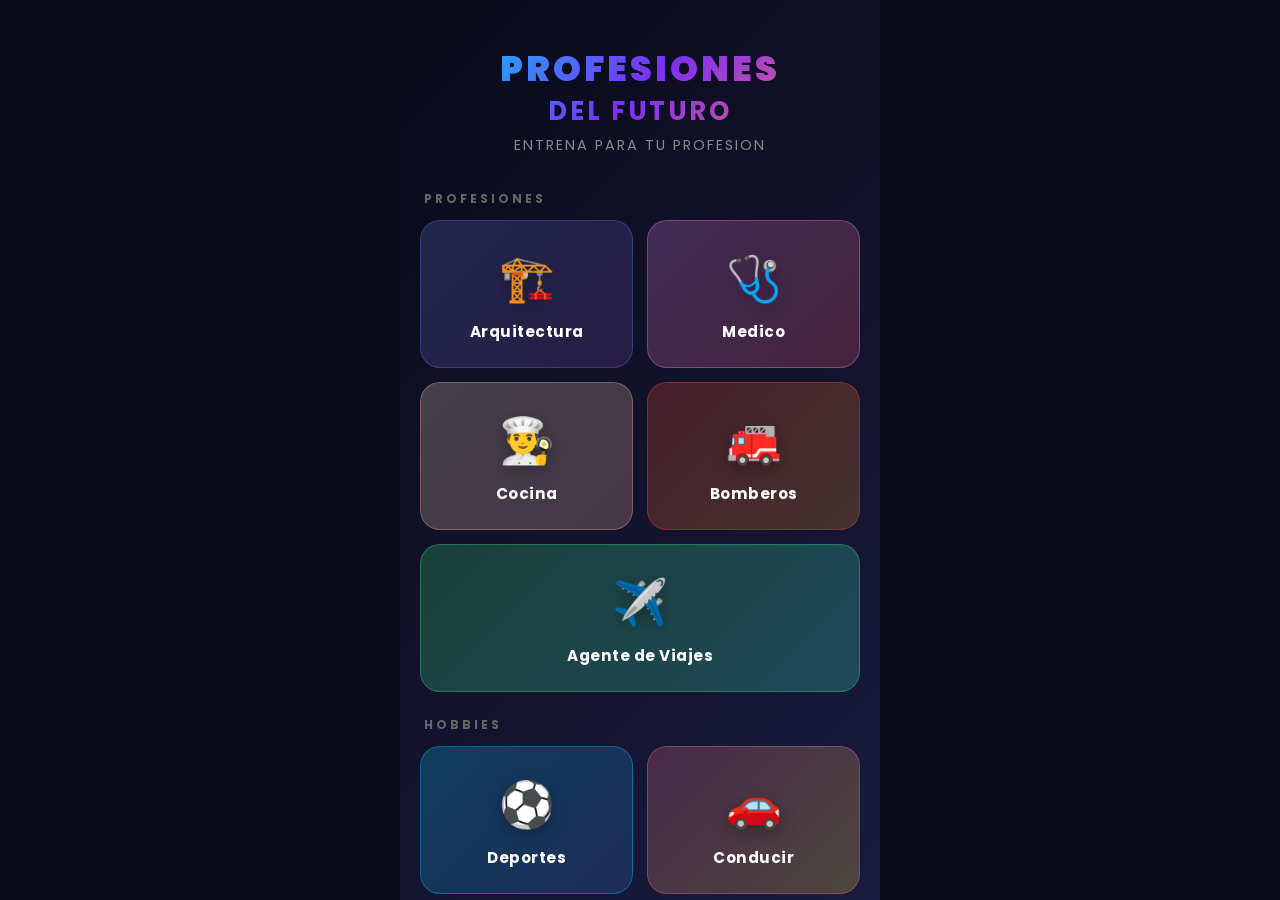
==== index.html @ 49280f68 "App Profesiones del Futuro - juego educativo para jovenes" ====
<!DOCTYPE html>
<html lang="es">
<head>
    <meta charset="UTF-8">
    <meta name="viewport" content="width=device-width, initial-scale=1.0, user-scalable=no">
    <title>Profesiones del Futuro</title>
    <link rel="stylesheet" href="css/style.css">
</head>
<body>
    <div id="app">
        <!-- Pantalla de inicio -->
        <div id="screen-home" class="screen active">
            <div class="home-header">
                <h1 class="app-title">PROFESIONES<br><span>DEL FUTURO</span></h1>
                <p class="app-subtitle">Entrena para tu profesion</p>
            </div>
            <div class="menu-sections">
                <h2 class="section-label">PROFESIONES</h2>
                <div class="cards-grid">
                    <div class="card card-arquitectura" onclick="navigateTo('arquitectura')">
                        <div class="card-icon">🏗️</div>
                        <div class="card-name">Arquitectura</div>
                    </div>
                    <div class="card card-medico" onclick="navigateTo('medico')">
                        <div class="card-icon">🩺</div>
                        <div class="card-name">Medico</div>
                    </div>
                    <div class="card card-cocina" onclick="navigateTo('cocina')">
                        <div class="card-icon">👨‍🍳</div>
                        <div class="card-name">Cocina</div>
                    </div>
                    <div class="card card-bombero" onclick="navigateTo('bombero')">
                        <div class="card-icon">🚒</div>
                        <div class="card-name">Bomberos</div>
                    </div>
                    <div class="card card-viajes" onclick="navigateTo('viajes')">
                        <div class="card-icon">✈️</div>
                        <div class="card-name">Agente de Viajes</div>
                    </div>
                </div>
                <h2 class="section-label">HOBBIES</h2>
                <div class="cards-grid">
                    <div class="card card-deporte" onclick="navigateTo('deportes')">
                        <div class="card-icon">⚽</div>
                        <div class="card-name">Deportes</div>
                    </div>
                    <div class="card card-conducir" onclick="navigateTo('conducir')">
                        <div class="card-icon">🚗</div>
                        <div class="card-name">Conducir</div>
                    </div>
                    <div class="card card-musica" onclick="navigateTo('musica')">
                        <div class="card-icon">🎵</div>
                        <div class="card-name">Musica</div>
                    </div>
                </div>
            </div>
        </div>

        <!-- Pantalla de subtipos (generica) -->
        <div id="screen-subtypes" class="screen">
            <div class="screen-header">
                <button class="btn-back" onclick="goHome()">← Volver</button>
                <h2 id="subtypes-title"></h2>
            </div>
            <div id="subtypes-list" class="subtypes-grid"></div>
        </div>

        <!-- Canvas de juego -->
        <div id="screen-game" class="screen">
            <div class="game-header">
                <button class="btn-back" onclick="exitGame()">← Salir</button>
                <h2 id="game-title"></h2>
                <div id="game-score" class="game-score">0 pts</div>
            </div>
            <div id="game-container">
                <canvas id="game-canvas"></canvas>
                <div id="game-ui"></div>
            </div>
            <div id="game-controls"></div>
        </div>
    </div>

    <script src="js/app.js"></script>
    <script src="js/arquitectura.js"></script>
    <script src="js/medico.js"></script>
    <script src="js/cocina.js"></script>
    <script src="js/bombero.js"></script>
    <script src="js/viajes.js"></script>
    <script src="js/hobbies.js"></script>
</body>
</html>
---- css/style.css ----
@import url('https://fonts.googleapis.com/css2?family=Poppins:wght@400;600;700;800;900&display=swap');

* {
    margin: 0;
    padding: 0;
    box-sizing: border-box;
    -webkit-tap-highlight-color: transparent;
}

body {
    font-family: 'Poppins', sans-serif;
    background: #0a0a1a;
    color: #fff;
    overflow: hidden;
    height: 100vh;
    width: 100vw;
}

#app {
    width: 100%;
    height: 100vh;
    max-width: 480px;
    margin: 0 auto;
    position: relative;
    overflow: hidden;
}

/* --- Screens --- */
.screen {
    position: absolute;
    top: 0; left: 0;
    width: 100%; height: 100%;
    display: none;
    flex-direction: column;
    overflow-y: auto;
    overflow-x: hidden;
}
.screen.active {
    display: flex;
}

/* --- Home Screen --- */
#screen-home {
    background: linear-gradient(135deg, #0a0a1a 0%, #1a1a3e 100%);
    padding: 20px;
    padding-bottom: 40px;
}

.home-header {
    text-align: center;
    padding: 30px 0 10px;
}

.app-title {
    font-size: 2.2rem;
    font-weight: 900;
    letter-spacing: 3px;
    line-height: 1.1;
    background: linear-gradient(135deg, #00d2ff, #7b2ff7, #ff6b6b);
    -webkit-background-clip: text;
    -webkit-text-fill-color: transparent;
    background-clip: text;
}
.app-title span {
    font-size: 1.6rem;
    font-weight: 700;
}

.app-subtitle {
    color: #888;
    font-size: 0.9rem;
    margin-top: 8px;
    letter-spacing: 2px;
    text-transform: uppercase;
}

.section-label {
    font-size: 0.75rem;
    letter-spacing: 3px;
    color: #666;
    margin: 24px 0 12px;
    padding-left: 4px;
}

/* --- Cards --- */
.cards-grid {
    display: grid;
    grid-template-columns: repeat(2, 1fr);
    gap: 14px;
}

.card {
    border-radius: 20px;
    padding: 24px 16px;
    text-align: center;
    cursor: pointer;
    transition: transform 0.2s, box-shadow 0.2s;
    position: relative;
    overflow: hidden;
}
.card::before {
    content: '';
    position: absolute;
    top: 0; left: 0; right: 0; bottom: 0;
    background: inherit;
    opacity: 0.15;
    border-radius: 20px;
}
.card:active {
    transform: scale(0.95);
}

.card-icon {
    font-size: 2.8rem;
    margin-bottom: 8px;
    position: relative;
    z-index: 1;
    filter: drop-shadow(0 4px 8px rgba(0,0,0,0.3));
}

.card-name {
    font-weight: 700;
    font-size: 0.95rem;
    position: relative;
    z-index: 1;
    letter-spacing: 0.5px;
}

.card-arquitectura {
    background: linear-gradient(135deg, #667eea33, #764ba233);
    border: 1px solid #667eea55;
}
.card-medico {
    background: linear-gradient(135deg, #f093fb33, #f5576c33);
    border: 1px solid #f093fb55;
}
.card-cocina {
    background: linear-gradient(135deg, #ffecd233, #fcb69f33);
    border: 1px solid #fcb69f55;
}
.card-bombero {
    background: linear-gradient(135deg, #ff512f33, #f0932233);
    border: 1px solid #ff512f55;
}
.card-viajes {
    background: linear-gradient(135deg, #43e97b33, #38f9d733);
    border: 1px solid #43e97b55;
}
.card-deporte {
    background: linear-gradient(135deg, #00d2ff33, #3a7bd533);
    border: 1px solid #00d2ff55;
}
.card-conducir {
    background: linear-gradient(135deg, #fa709a33, #fee14033);
    border: 1px solid #fa709a55;
}
.card-musica {
    background: linear-gradient(135deg, #a18cd133, #fbc2eb33);
    border: 1px solid #a18cd155;
}

/* 5th card spans full width */
.cards-grid .card:nth-child(5) {
    grid-column: 1 / -1;
}

/* --- Subtypes Screen --- */
#screen-subtypes {
    background: linear-gradient(135deg, #0a0a1a 0%, #1a1a3e 100%);
    padding: 20px;
}

.screen-header {
    display: flex;
    align-items: center;
    gap: 12px;
    margin-bottom: 20px;
    flex-shrink: 0;
}
.screen-header h2 {
    font-size: 1.3rem;
    font-weight: 700;
}

.btn-back {
    background: rgba(255,255,255,0.1);
    border: 1px solid rgba(255,255,255,0.2);
    color: #fff;
    padding: 8px 16px;
    border-radius: 12px;
    font-family: 'Poppins', sans-serif;
    font-size: 0.85rem;
    cursor: pointer;
    white-space: nowrap;
    transition: background 0.2s;
}
.btn-back:active {
    background: rgba(255,255,255,0.2);
}

.subtypes-grid {
    display: flex;
    flex-direction: column;
    gap: 12px;
}

.subtype-card {
    background: rgba(255,255,255,0.06);
    border: 1px solid rgba(255,255,255,0.1);
    border-radius: 16px;
    padding: 20px;
    cursor: pointer;
    transition: transform 0.2s, background 0.2s;
}
.subtype-card:active {
    transform: scale(0.98);
    background: rgba(255,255,255,0.1);
}
.subtype-card h3 {
    font-size: 1.1rem;
    margin-bottom: 4px;
}
.subtype-card p {
    color: #999;
    font-size: 0.8rem;
    line-height: 1.4;
}
.subtype-card .subtype-icon {
    font-size: 1.8rem;
    margin-bottom: 8px;
}

/* --- Game Screen --- */
#screen-game {
    background: #0d0d20;
}

.game-header {
    display: flex;
    align-items: center;
    gap: 10px;
    padding: 12px 16px;
    background: rgba(0,0,0,0.4);
    flex-shrink: 0;
    z-index: 10;
}
.game-header h2 {
    flex: 1;
    font-size: 1rem;
    font-weight: 600;
    text-align: center;
}

.game-score {
    background: linear-gradient(135deg, #667eea, #764ba2);
    padding: 6px 14px;
    border-radius: 20px;
    font-size: 0.8rem;
    font-weight: 700;
    white-space: nowrap;
}

#game-container {
    flex: 1;
    position: relative;
    overflow: hidden;
}

#game-canvas {
    width: 100%;
    height: 100%;
    display: block;
}

#game-ui {
    position: absolute;
    top: 0; left: 0;
    width: 100%; height: 100%;
    pointer-events: none;
}
#game-ui > * {
    pointer-events: auto;
}

#game-controls {
    flex-shrink: 0;
    padding: 12px;
    background: rgba(0,0,0,0.5);
    display: flex;
    flex-wrap: wrap;
    gap: 8px;
    justify-content: center;
    min-height: 60px;
}

.control-btn {
    background: rgba(255,255,255,0.12);
    border: 1px solid rgba(255,255,255,0.2);
    color: #fff;
    padding: 10px 18px;
    border-radius: 14px;
    font-family: 'Poppins', sans-serif;
    font-size: 0.85rem;
    font-weight: 600;
    cursor: pointer;
    transition: all 0.15s;
    user-select: none;
}
.control-btn:active {
    background: rgba(255,255,255,0.25);
    transform: scale(0.95);
}
.control-btn.active {
    background: linear-gradient(135deg, #667eea, #764ba2);
    border-color: #667eea;
}
.control-btn.danger {
    background: linear-gradient(135deg, #ff512f88, #f0932288);
    border-color: #ff512f;
}

/* --- Game UI elements --- */
.game-grid {
    display: grid;
    gap: 4px;
    padding: 10px;
    width: 100%;
    height: 100%;
}

.grid-cell {
    background: rgba(255,255,255,0.05);
    border: 1px solid rgba(255,255,255,0.08);
    border-radius: 8px;
    display: flex;
    align-items: center;
    justify-content: center;
    font-size: 1.8rem;
    cursor: pointer;
    transition: all 0.2s;
}
.grid-cell:hover {
    background: rgba(255,255,255,0.1);
}
.grid-cell.occupied {
    background: rgba(102, 126, 234, 0.2);
    border-color: rgba(102, 126, 234, 0.4);
}

/* Toolbar for building games */
.toolbar {
    display: flex;
    gap: 6px;
    overflow-x: auto;
    padding: 8px 12px;
    -webkit-overflow-scrolling: touch;
}
.toolbar::-webkit-scrollbar { display: none; }

.tool-item {
    display: flex;
    flex-direction: column;
    align-items: center;
    gap: 2px;
    padding: 8px 12px;
    background: rgba(255,255,255,0.08);
    border: 1px solid rgba(255,255,255,0.15);
    border-radius: 12px;
    cursor: pointer;
    min-width: 70px;
    transition: all 0.15s;
    flex-shrink: 0;
}
.tool-item.selected {
    background: linear-gradient(135deg, #667eea44, #764ba244);
    border-color: #667eea;
}
.tool-item .tool-icon { font-size: 1.5rem; }
.tool-item .tool-label {
    font-size: 0.6rem;
    color: #aaa;
    white-space: nowrap;
}

/* Info panel */
.info-panel {
    position: absolute;
    bottom: 0; left: 0; right: 0;
    background: rgba(10,10,30,0.95);
    backdrop-filter: blur(10px);
    border-top: 1px solid rgba(255,255,255,0.1);
    border-radius: 20px 20px 0 0;
    padding: 20px;
    transform: translateY(100%);
    transition: transform 0.3s ease;
    z-index: 20;
    max-height: 60vh;
    overflow-y: auto;
}
.info-panel.show {
    transform: translateY(0);
}
.info-panel h3 {
    margin-bottom: 10px;
    font-size: 1.1rem;
}
.info-panel p {
    color: #aaa;
    font-size: 0.85rem;
    line-height: 1.5;
}

/* Stars rating */
.stars {
    display: flex;
    gap: 4px;
    font-size: 1.5rem;
}
.star.filled { color: #ffd700; }
.star.empty { color: #333; }

/* Results overlay */
.result-overlay {
    position: absolute;
    top: 0; left: 0; right: 0; bottom: 0;
    background: rgba(10,10,26,0.92);
    display: flex;
    flex-direction: column;
    align-items: center;
    justify-content: center;
    gap: 16px;
    z-index: 30;
    padding: 30px;
    text-align: center;
}
.result-overlay h2 {
    font-size: 1.8rem;
    background: linear-gradient(135deg, #00d2ff, #7b2ff7);
    -webkit-background-clip: text;
    -webkit-text-fill-color: transparent;
}
.result-overlay .result-score {
    font-size: 3rem;
    font-weight: 900;
}
.result-overlay .result-msg {
    color: #aaa;
    font-size: 0.9rem;
}

.btn-primary {
    background: linear-gradient(135deg, #667eea, #764ba2);
    color: #fff;
    border: none;
    padding: 14px 40px;
    border-radius: 16px;
    font-family: 'Poppins', sans-serif;
    font-size: 1rem;
    font-weight: 700;
    cursor: pointer;
    transition: transform 0.2s;
    margin-top: 10px;
}
.btn-primary:active {
    transform: scale(0.95);
}

/* Country cards for travel agent */
.country-cards {
    display: flex;
    flex-direction: column;
    gap: 12px;
    padding: 10px;
    overflow-y: auto;
    height: 100%;
}
.country-card {
    background: rgba(255,255,255,0.06);
    border: 1px solid rgba(255,255,255,0.12);
    border-radius: 16px;
    padding: 16px;
    cursor: pointer;
    transition: all 0.2s;
}
.country-card:active { transform: scale(0.98); }
.country-card .country-flag { font-size: 2.5rem; }
.country-card h3 { margin: 6px 0 2px; font-size: 1rem; }
.country-card p { color: #888; font-size: 0.75rem; }

/* Notes / evaluation */
.eval-section {
    padding: 16px;
    overflow-y: auto;
    height: 100%;
}
.eval-item {
    background: rgba(255,255,255,0.05);
    border-radius: 12px;
    padding: 14px;
    margin-bottom: 10px;
}
.eval-item .label {
    font-size: 0.7rem;
    color: #888;
    text-transform: uppercase;
    letter-spacing: 1px;
    margin-bottom: 4px;
}
.eval-item .value {
    font-size: 0.95rem;
    font-weight: 600;
}
.eval-good { border-left: 3px solid #43e97b; }
.eval-bad { border-left: 3px solid #ff512f; }
.eval-neutral { border-left: 3px solid #667eea; }

/* Sport selector */
.sport-grid {
    display: grid;
    grid-template-columns: repeat(3, 1fr);
    gap: 10px;
    padding: 10px;
    overflow-y: auto;
    height: 100%;
}
.sport-item {
    background: rgba(255,255,255,0.06);
    border: 1px solid rgba(255,255,255,0.1);
    border-radius: 16px;
    padding: 16px 8px;
    text-align: center;
    cursor: pointer;
    transition: all 0.2s;
}
.sport-item:active { transform: scale(0.95); }
.sport-item .sport-icon { font-size: 2rem; margin-bottom: 4px; }
.sport-item .sport-name { font-size: 0.7rem; font-weight: 600; }

/* Drum pads */
.drum-grid {
    display: grid;
    grid-template-columns: repeat(2, 1fr);
    gap: 12px;
    padding: 16px;
    height: 100%;
    align-content: center;
}
.drum-pad {
    aspect-ratio: 1;
    border-radius: 50%;
    display: flex;
    align-items: center;
    justify-content: center;
    flex-direction: column;
    font-size: 0.8rem;
    font-weight: 700;
    cursor: pointer;
    transition: all 0.1s;
    user-select: none;
    border: 3px solid rgba(255,255,255,0.2);
}
.drum-pad:active {
    transform: scale(0.9);
    filter: brightness(1.5);
}
.drum-pad .pad-label { font-size: 0.65rem; color: rgba(255,255,255,0.7); margin-top: 4px; }

/* Gear shift */
.gear-display {
    display: flex;
    flex-direction: column;
    align-items: center;
    justify-content: center;
    height: 100%;
    gap: 20px;
    padding: 20px;
}
.speedometer {
    width: 200px;
    height: 200px;
    border-radius: 50%;
    border: 4px solid rgba(255,255,255,0.2);
    display: flex;
    align-items: center;
    justify-content: center;
    flex-direction: column;
    background: radial-gradient(circle, rgba(102,126,234,0.1) 0%, transparent 70%);
}
.speed-value {
    font-size: 3rem;
    font-weight: 900;
}
.speed-unit {
    font-size: 0.8rem;
    color: #888;
}
.gear-indicator {
    font-size: 1.2rem;
    font-weight: 700;
    color: #667eea;
}
.gear-shifter {
    display: grid;
    grid-template-columns: repeat(3, 1fr);
    gap: 8px;
    max-width: 250px;
}
.gear-btn {
    width: 60px;
    height: 60px;
    border-radius: 14px;
    background: rgba(255,255,255,0.08);
    border: 2px solid rgba(255,255,255,0.15);
    color: #fff;
    font-family: 'Poppins', sans-serif;
    font-size: 1.2rem;
    font-weight: 800;
    cursor: pointer;
    transition: all 0.15s;
}
.gear-btn:active { transform: scale(0.9); }
.gear-btn.active-gear {
    background: linear-gradient(135deg, #667eea, #764ba2);
    border-color: #667eea;
}
.pedals {
    display: flex;
    gap: 16px;
}
.pedal {
    width: 100px;
    height: 80px;
    border-radius: 14px;
    display: flex;
    align-items: center;
    justify-content: center;
    font-weight: 700;
    font-size: 0.8rem;
    cursor: pointer;
    user-select: none;
    transition: all 0.1s;
}
.pedal:active { transform: scale(0.95); }
.pedal-gas {
    background: linear-gradient(135deg, #43e97b44, #38f9d744);
    border: 2px solid #43e97b;
    color: #43e97b;
}
.pedal-brake {
    background: linear-gradient(135deg, #ff512f44, #f0932244);
    border: 2px solid #ff512f;
    color: #ff512f;
}
.pedal-clutch {
    background: linear-gradient(135deg, #667eea44, #764ba244);
    border: 2px solid #667eea;
    color: #667eea;
}

/* Recipe steps */
.recipe-area {
    display: flex;
    flex-direction: column;
    height: 100%;
    padding: 12px;
    gap: 10px;
    overflow-y: auto;
}
.recipe-step {
    display: flex;
    align-items: center;
    gap: 12px;
    background: rgba(255,255,255,0.05);
    border: 1px solid rgba(255,255,255,0.1);
    border-radius: 14px;
    padding: 14px;
    transition: all 0.3s;
}
.recipe-step.done {
    background: rgba(67, 233, 123, 0.1);
    border-color: rgba(67, 233, 123, 0.3);
}
.recipe-step .step-num {
    width: 30px;
    height: 30px;
    border-radius: 50%;
    background: rgba(255,255,255,0.1);
    display: flex;
    align-items: center;
    justify-content: center;
    font-weight: 700;
    font-size: 0.8rem;
    flex-shrink: 0;
}
.recipe-step.done .step-num {
    background: #43e97b;
    color: #000;
}
.recipe-step .step-text { font-size: 0.85rem; }

/* Ingredient shelf */
.ingredients-shelf {
    display: flex;
    gap: 8px;
    overflow-x: auto;
    padding: 8px 12px;
    -webkit-overflow-scrolling: touch;
}
.ingredients-shelf::-webkit-scrollbar { display: none; }
.ingredient-item {
    display: flex;
    flex-direction: column;
    align-items: center;
    gap: 2px;
    padding: 10px 14px;
    background: rgba(255,255,255,0.08);
    border: 1px solid rgba(255,255,255,0.15);
    border-radius: 12px;
    cursor: pointer;
    min-width: 65px;
    flex-shrink: 0;
    transition: all 0.15s;
}
.ingredient-item:active { transform: scale(0.9); }
.ingredient-item .ing-icon { font-size: 1.6rem; }
.ingredient-item .ing-name { font-size: 0.55rem; color: #aaa; white-space: nowrap; }

/* Fire game */
.fire-scene {
    position: relative;
    width: 100%;
    height: 100%;
    overflow: hidden;
}

/* Scrollbar */
::-webkit-scrollbar { width: 4px; }
::-webkit-scrollbar-track { background: transparent; }
::-webkit-scrollbar-thumb { background: rgba(255,255,255,0.1); border-radius: 4px; }

/* Animations */
@keyframes pulse {
    0%, 100% { transform: scale(1); }
    50% { transform: scale(1.05); }
}
@keyframes fadeIn {
    from { opacity: 0; transform: translateY(20px); }
    to { opacity: 1; transform: translateY(0); }
}
.fade-in {
    animation: fadeIn 0.3s ease-out;
}

@keyframes fireFlicker {
    0%, 100% { transform: scaleY(1) scaleX(1); opacity: 1; }
    25% { transform: scaleY(1.1) scaleX(0.9); opacity: 0.9; }
    50% { transform: scaleY(0.9) scaleX(1.1); opacity: 1; }
    75% { transform: scaleY(1.05) scaleX(0.95); opacity: 0.85; }
}

.fire-emoji {
    animation: fireFlicker 0.5s ease-in-out infinite;
    display: inline-block;
}

/* Sport game canvas area */
.sport-game-area {
    position: relative;
    width: 100%;
    height: 100%;
    display: flex;
    align-items: center;
    justify-content: center;
    flex-direction: column;
    gap: 10px;
}
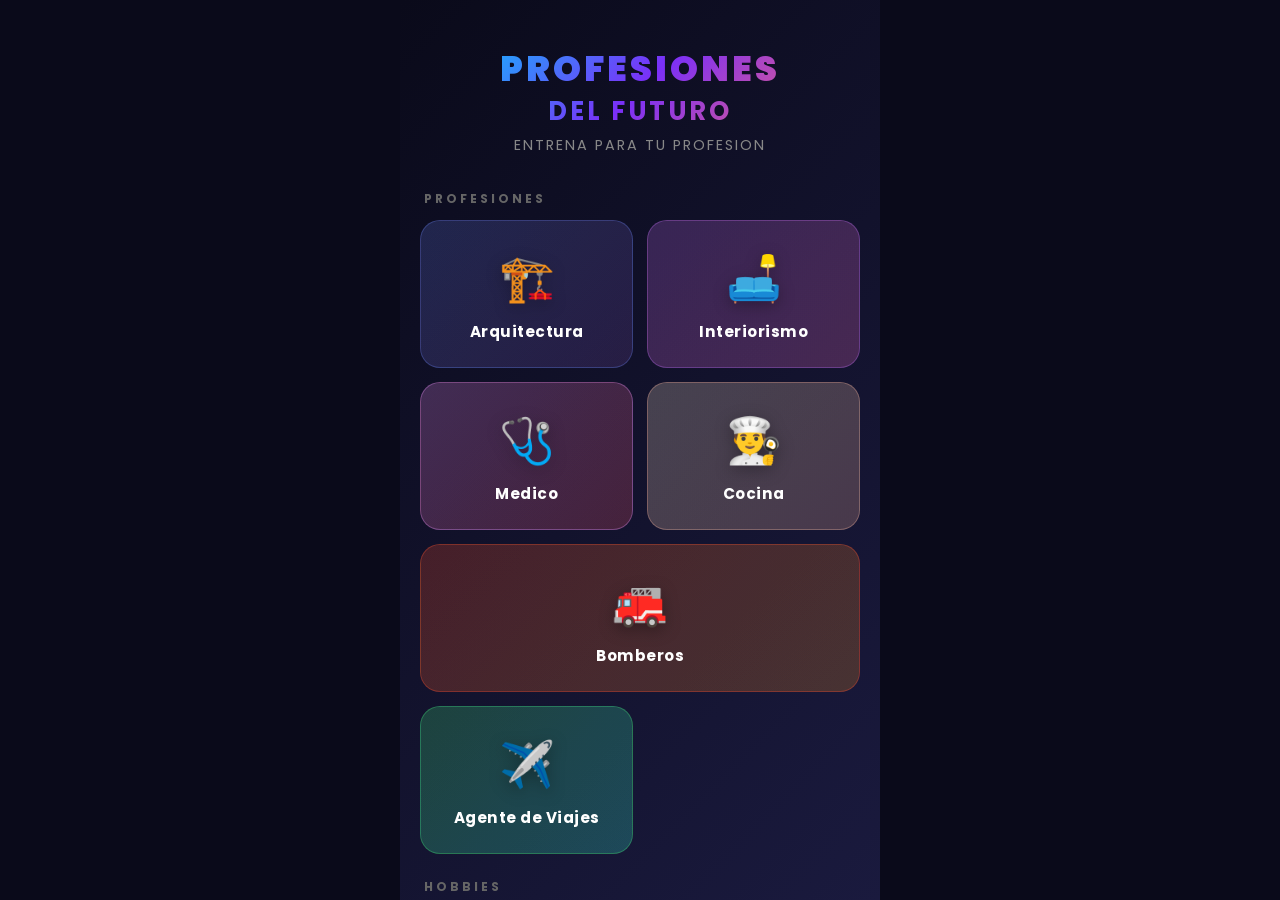
==== commit 9800454f: "Add new sections: Interiorismo (7 room types), Pintura, Ajedrez, Universidad + difficulty selector -" ====
--- a/index.html
+++ b/index.html
@@ -20,6 +20,10 @@
                     <div class="card card-arquitectura" onclick="navigateTo('arquitectura')">
                         <div class="card-icon">🏗️</div>
                         <div class="card-name">Arquitectura</div>
+                    </div>
+                    <div class="card card-interiorismo" onclick="navigateTo('interiorismo')">
+                        <div class="card-icon">🛋️</div>
+                        <div class="card-name">Interiorismo</div>
                     </div>
                     <div class="card card-medico" onclick="navigateTo('medico')">
                         <div class="card-icon">🩺</div>
@@ -51,6 +55,21 @@
                     <div class="card card-musica" onclick="navigateTo('musica')">
                         <div class="card-icon">🎵</div>
                         <div class="card-name">Musica</div>
+                    </div>
+                    <div class="card card-pintura" onclick="navigateTo('pintura')">
+                        <div class="card-icon">🎨</div>
+                        <div class="card-name">Pintura</div>
+                    </div>
+                    <div class="card card-ajedrez" onclick="navigateTo('ajedrez')">
+                        <div class="card-icon">♟️</div>
+                        <div class="card-name">Ajedrez</div>
+                    </div>
+                </div>
+                <h2 class="section-label">CAMINO A LA UNIVERSIDAD</h2>
+                <div class="cards-grid">
+                    <div class="card card-universidad" onclick="navigateTo('universidad')">
+                        <div class="card-icon">🎓</div>
+                        <div class="card-name">Trabajos de Estudiante</div>
                     </div>
                 </div>
             </div>
@@ -87,5 +106,7 @@
     <script src="js/bombero.js"></script>
     <script src="js/viajes.js"></script>
     <script src="js/hobbies.js"></script>
+    <script src="js/pintura.js"></script>
+    <script src="js/universidad.js"></script>
 </body>
 </html>
--- a/css/style.css
+++ b/css/style.css
@@ -157,6 +157,60 @@
 .card-musica {
     background: linear-gradient(135deg, #a18cd133, #fbc2eb33);
     border: 1px solid #a18cd155;
+}
+.card-interiorismo {
+    background: linear-gradient(135deg, #c471f533, #fa71cd33);
+    border: 1px solid #c471f555;
+}
+.card-pintura {
+    background: linear-gradient(135deg, #f7971e33, #ffd20033);
+    border: 1px solid #f7971e55;
+}
+.card-ajedrez {
+    background: linear-gradient(135deg, #bdc3c733, #2c3e5033);
+    border: 1px solid #bdc3c755;
+}
+.card-universidad {
+    background: linear-gradient(135deg, #667eea33, #43e97b33);
+    border: 1px solid #667eea55;
+}
+
+/* --- Difficulty Selector --- */
+.difficulty-selector {
+    grid-column: 1 / -1;
+    display: flex;
+    align-items: center;
+    justify-content: center;
+    gap: 8px;
+    padding: 10px;
+    background: rgba(255,255,255,0.05);
+    border-radius: 12px;
+    margin-bottom: 4px;
+}
+.diff-label {
+    font-size: 13px;
+    color: #aaa;
+    margin-right: 4px;
+}
+.diff-btn {
+    padding: 6px 16px;
+    border-radius: 20px;
+    border: 1px solid rgba(255,255,255,0.2);
+    background: rgba(255,255,255,0.05);
+    color: #ccc;
+    font-family: 'Poppins', sans-serif;
+    font-size: 12px;
+    font-weight: 600;
+    cursor: pointer;
+    transition: all 0.2s;
+}
+.diff-btn:hover {
+    background: rgba(255,255,255,0.15);
+}
+.diff-btn.active {
+    background: linear-gradient(135deg, #667eea, #764ba2);
+    color: #fff;
+    border-color: #667eea;
 }
 
 /* 5th card spans full width */
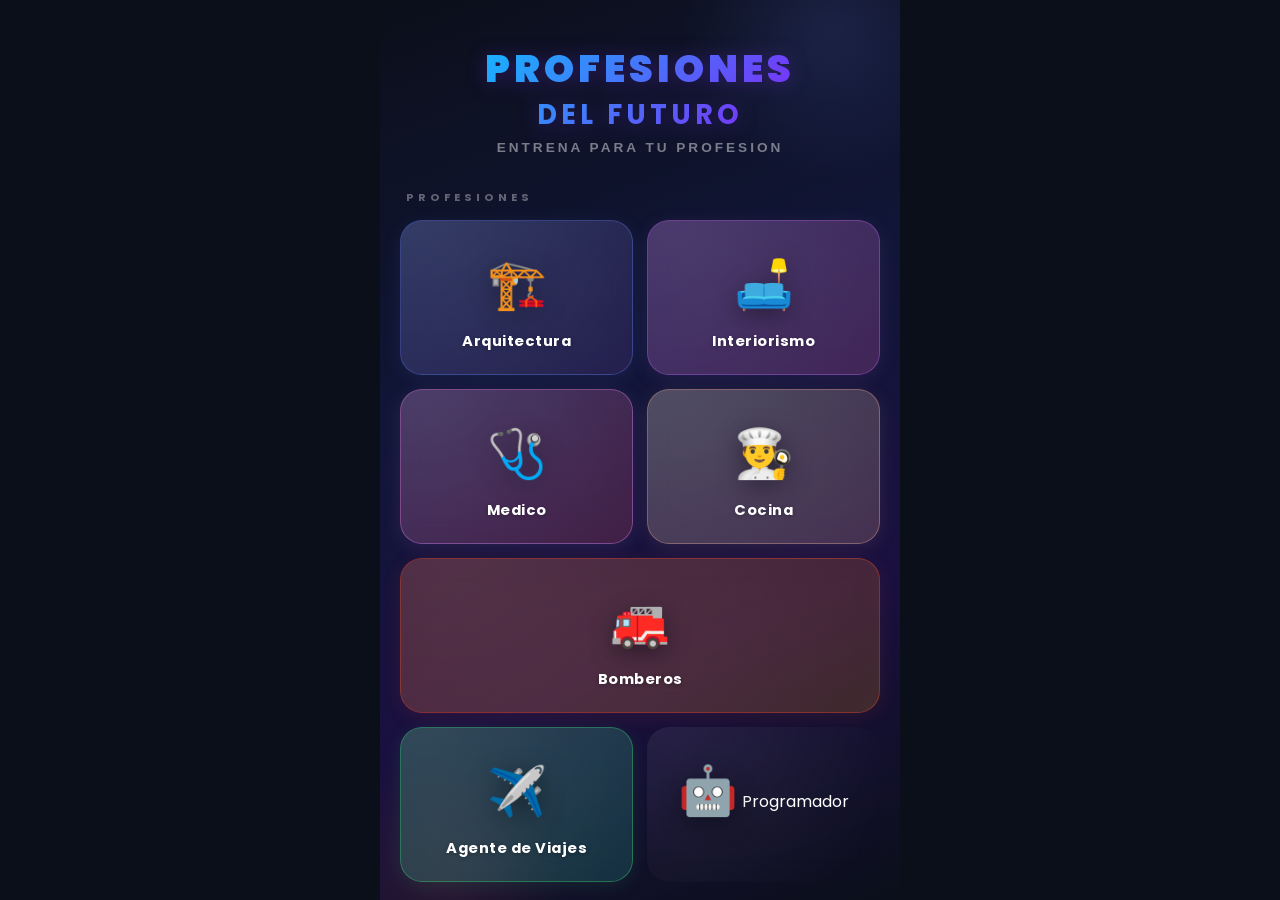
==== commit 99bd7677: "Add Programador/Orquestador profession with 4 minigames + expand skill system to 12 - New profession" ====
--- a/index.html
+++ b/index.html
@@ -40,6 +40,10 @@
                     <div class="card card-viajes" onclick="navigateTo('viajes')">
                         <div class="card-icon">✈️</div>
                         <div class="card-name">Agente de Viajes</div>
+                    </div>
+                    <div class="card" onclick="navigateTo('programador')" style="--card-color: #7c3aed">
+                        <span class="card-icon">🤖</span>
+                        <span class="card-title">Programador</span>
                     </div>
                 </div>
                 <h2 class="section-label">HOBBIES</h2>
@@ -108,5 +112,7 @@
     <script src="js/hobbies.js"></script>
     <script src="js/pintura.js"></script>
     <script src="js/universidad.js"></script>
+    <script src="js/programador.js"></script>
+    <script src="js/programador.js"></script>
 </body>
 </html>
--- a/css/style.css
+++ b/css/style.css
@@ -9,7 +9,7 @@
 
 body {
     font-family: 'Poppins', sans-serif;
-    background: #0a0a1a;
+    background: #0b0f1a;
     color: #fff;
     overflow: hidden;
     height: 100vh;
@@ -19,7 +19,7 @@
 #app {
     width: 100%;
     height: 100vh;
-    max-width: 480px;
+    max-width: 520px;
     margin: 0 auto;
     position: relative;
     overflow: hidden;
@@ -41,45 +41,83 @@
 
 /* --- Home Screen --- */
 #screen-home {
-    background: linear-gradient(135deg, #0a0a1a 0%, #1a1a3e 100%);
+    background: linear-gradient(160deg, #0b0f1a 0%, #111638 40%, #1a1040 70%, #0b0f1a 100%);
     padding: 20px;
-    padding-bottom: 40px;
+    padding-bottom: 50px;
+    position: relative;
+}
+#screen-home::before {
+    content: '';
+    position: absolute;
+    top: -120px; right: -80px;
+    width: 300px; height: 300px;
+    background: radial-gradient(circle, rgba(102,126,234,0.15) 0%, transparent 70%);
+    border-radius: 50%;
+    pointer-events: none;
+}
+#screen-home::after {
+    content: '';
+    position: absolute;
+    bottom: -100px; left: -60px;
+    width: 250px; height: 250px;
+    background: radial-gradient(circle, rgba(255,107,107,0.1) 0%, transparent 70%);
+    border-radius: 50%;
+    pointer-events: none;
 }
 
 .home-header {
     text-align: center;
-    padding: 30px 0 10px;
+    padding: 28px 0 6px;
+    position: relative;
+    z-index: 1;
 }
 
 .app-title {
-    font-size: 2.2rem;
+    font-size: 2.4rem;
     font-weight: 900;
-    letter-spacing: 3px;
+    letter-spacing: 4px;
     line-height: 1.1;
-    background: linear-gradient(135deg, #00d2ff, #7b2ff7, #ff6b6b);
+    background: linear-gradient(135deg, #00d2ff 0%, #7b2ff7 40%, #ff6b6b 80%, #ffd200 100%);
+    background-size: 200% 200%;
+    animation: gradientShift 4s ease infinite;
     -webkit-background-clip: text;
     -webkit-text-fill-color: transparent;
     background-clip: text;
+    filter: drop-shadow(0 2px 10px rgba(123,47,247,0.3));
+}
+@keyframes gradientShift {
+    0% { background-position: 0% 50%; }
+    50% { background-position: 100% 50%; }
+    100% { background-position: 0% 50%; }
 }
 .app-title span {
-    font-size: 1.6rem;
+    font-size: 1.7rem;
     font-weight: 700;
 }
 
 .app-subtitle {
-    color: #888;
-    font-size: 0.9rem;
+    color: rgba(255,255,255,0.45);
+    font-size: 0.85rem;
     margin-top: 8px;
-    letter-spacing: 2px;
+    letter-spacing: 3px;
     text-transform: uppercase;
+    font-weight: 600;
 }
 
 .section-label {
-    font-size: 0.75rem;
-    letter-spacing: 3px;
-    color: #666;
-    margin: 24px 0 12px;
-    padding-left: 4px;
+    font-size: 0.7rem;
+    letter-spacing: 4px;
+    color: rgba(255,255,255,0.35);
+    margin: 28px 0 14px;
+    padding-left: 6px;
+    font-weight: 700;
+    position: relative;
+    z-index: 1;
+}
+
+.menu-sections {
+    position: relative;
+    z-index: 1;
 }
 
 /* --- Cards --- */
@@ -90,90 +128,168 @@
 }
 
 .card {
-    border-radius: 20px;
-    padding: 24px 16px;
+    border-radius: 22px;
+    padding: 28px 16px 22px;
     text-align: center;
     cursor: pointer;
-    transition: transform 0.2s, box-shadow 0.2s;
+    transition: transform 0.25s cubic-bezier(0.34, 1.56, 0.64, 1), box-shadow 0.3s;
     position: relative;
     overflow: hidden;
+    backdrop-filter: blur(12px);
+    -webkit-backdrop-filter: blur(12px);
 }
 .card::before {
     content: '';
     position: absolute;
-    top: 0; left: 0; right: 0; bottom: 0;
-    background: inherit;
-    opacity: 0.15;
-    border-radius: 20px;
+    top: -50%; left: -50%; right: -50%; bottom: -50%;
+    background: radial-gradient(circle at 30% 20%, rgba(255,255,255,0.08) 0%, transparent 60%);
+    pointer-events: none;
+}
+.card::after {
+    content: '';
+    position: absolute;
+    bottom: 0; left: 0; right: 0;
+    height: 3px;
+    border-radius: 0 0 22px 22px;
+    opacity: 0;
+    transition: opacity 0.3s;
+}
+.card:hover {
+    transform: translateY(-4px) scale(1.02);
 }
 .card:active {
-    transform: scale(0.95);
+    transform: scale(0.96);
 }
 
 .card-icon {
-    font-size: 2.8rem;
-    margin-bottom: 8px;
+    font-size: 3rem;
+    margin-bottom: 10px;
     position: relative;
     z-index: 1;
-    filter: drop-shadow(0 4px 8px rgba(0,0,0,0.3));
+    filter: drop-shadow(0 6px 12px rgba(0,0,0,0.4));
+    transition: transform 0.3s;
+}
+.card:hover .card-icon {
+    transform: scale(1.12) translateY(-2px);
 }
 
 .card-name {
     font-weight: 700;
-    font-size: 0.95rem;
+    font-size: 0.92rem;
     position: relative;
     z-index: 1;
     letter-spacing: 0.5px;
-}
-
+    text-shadow: 0 1px 4px rgba(0,0,0,0.3);
+}
+
+/* Individual card styles with stronger colors */
 .card-arquitectura {
-    background: linear-gradient(135deg, #667eea33, #764ba233);
-    border: 1px solid #667eea55;
-}
+    background: linear-gradient(145deg, rgba(102,126,234,0.25) 0%, rgba(118,75,162,0.2) 100%);
+    border: 1px solid rgba(102,126,234,0.35);
+    box-shadow: 0 4px 20px rgba(102,126,234,0.1);
+}
+.card-arquitectura::after { background: linear-gradient(90deg, #667eea, #764ba2); }
+.card-arquitectura:hover { box-shadow: 0 8px 32px rgba(102,126,234,0.25); }
+.card-arquitectura:hover::after { opacity: 1; }
+
+.card-interiorismo {
+    background: linear-gradient(145deg, rgba(196,113,245,0.25) 0%, rgba(250,113,205,0.2) 100%);
+    border: 1px solid rgba(196,113,245,0.35);
+    box-shadow: 0 4px 20px rgba(196,113,245,0.1);
+}
+.card-interiorismo::after { background: linear-gradient(90deg, #c471f5, #fa71cd); }
+.card-interiorismo:hover { box-shadow: 0 8px 32px rgba(196,113,245,0.25); }
+.card-interiorismo:hover::after { opacity: 1; }
+
 .card-medico {
-    background: linear-gradient(135deg, #f093fb33, #f5576c33);
-    border: 1px solid #f093fb55;
-}
+    background: linear-gradient(145deg, rgba(240,147,251,0.2) 0%, rgba(245,87,108,0.2) 100%);
+    border: 1px solid rgba(240,147,251,0.35);
+    box-shadow: 0 4px 20px rgba(240,147,251,0.1);
+}
+.card-medico::after { background: linear-gradient(90deg, #f093fb, #f5576c); }
+.card-medico:hover { box-shadow: 0 8px 32px rgba(240,147,251,0.25); }
+.card-medico:hover::after { opacity: 1; }
+
 .card-cocina {
-    background: linear-gradient(135deg, #ffecd233, #fcb69f33);
-    border: 1px solid #fcb69f55;
-}
+    background: linear-gradient(145deg, rgba(255,236,210,0.2) 0%, rgba(252,182,159,0.2) 100%);
+    border: 1px solid rgba(252,182,159,0.35);
+    box-shadow: 0 4px 20px rgba(252,182,159,0.1);
+}
+.card-cocina::after { background: linear-gradient(90deg, #ffecd2, #fcb69f); }
+.card-cocina:hover { box-shadow: 0 8px 32px rgba(252,182,159,0.2); }
+.card-cocina:hover::after { opacity: 1; }
+
 .card-bombero {
-    background: linear-gradient(135deg, #ff512f33, #f0932233);
-    border: 1px solid #ff512f55;
-}
+    background: linear-gradient(145deg, rgba(255,81,47,0.2) 0%, rgba(240,147,34,0.2) 100%);
+    border: 1px solid rgba(255,81,47,0.35);
+    box-shadow: 0 4px 20px rgba(255,81,47,0.1);
+}
+.card-bombero::after { background: linear-gradient(90deg, #ff512f, #f09322); }
+.card-bombero:hover { box-shadow: 0 8px 32px rgba(255,81,47,0.2); }
+.card-bombero:hover::after { opacity: 1; }
+
 .card-viajes {
-    background: linear-gradient(135deg, #43e97b33, #38f9d733);
-    border: 1px solid #43e97b55;
-}
+    background: linear-gradient(145deg, rgba(67,233,123,0.2) 0%, rgba(56,249,215,0.15) 100%);
+    border: 1px solid rgba(67,233,123,0.35);
+    box-shadow: 0 4px 20px rgba(67,233,123,0.1);
+}
+.card-viajes::after { background: linear-gradient(90deg, #43e97b, #38f9d7); }
+.card-viajes:hover { box-shadow: 0 8px 32px rgba(67,233,123,0.2); }
+.card-viajes:hover::after { opacity: 1; }
+
 .card-deporte {
-    background: linear-gradient(135deg, #00d2ff33, #3a7bd533);
-    border: 1px solid #00d2ff55;
-}
+    background: linear-gradient(145deg, rgba(0,210,255,0.2) 0%, rgba(58,123,213,0.2) 100%);
+    border: 1px solid rgba(0,210,255,0.35);
+    box-shadow: 0 4px 20px rgba(0,210,255,0.1);
+}
+.card-deporte::after { background: linear-gradient(90deg, #00d2ff, #3a7bd5); }
+.card-deporte:hover { box-shadow: 0 8px 32px rgba(0,210,255,0.25); }
+.card-deporte:hover::after { opacity: 1; }
+
 .card-conducir {
-    background: linear-gradient(135deg, #fa709a33, #fee14033);
-    border: 1px solid #fa709a55;
-}
+    background: linear-gradient(145deg, rgba(250,112,154,0.2) 0%, rgba(254,225,64,0.15) 100%);
+    border: 1px solid rgba(250,112,154,0.35);
+    box-shadow: 0 4px 20px rgba(250,112,154,0.1);
+}
+.card-conducir::after { background: linear-gradient(90deg, #fa709a, #fee140); }
+.card-conducir:hover { box-shadow: 0 8px 32px rgba(250,112,154,0.2); }
+.card-conducir:hover::after { opacity: 1; }
+
 .card-musica {
-    background: linear-gradient(135deg, #a18cd133, #fbc2eb33);
-    border: 1px solid #a18cd155;
-}
-.card-interiorismo {
-    background: linear-gradient(135deg, #c471f533, #fa71cd33);
-    border: 1px solid #c471f555;
-}
+    background: linear-gradient(145deg, rgba(161,140,209,0.2) 0%, rgba(251,194,235,0.15) 100%);
+    border: 1px solid rgba(161,140,209,0.35);
+    box-shadow: 0 4px 20px rgba(161,140,209,0.1);
+}
+.card-musica::after { background: linear-gradient(90deg, #a18cd1, #fbc2eb); }
+.card-musica:hover { box-shadow: 0 8px 32px rgba(161,140,209,0.25); }
+.card-musica:hover::after { opacity: 1; }
+
 .card-pintura {
-    background: linear-gradient(135deg, #f7971e33, #ffd20033);
-    border: 1px solid #f7971e55;
-}
+    background: linear-gradient(145deg, rgba(247,151,30,0.2) 0%, rgba(255,210,0,0.15) 100%);
+    border: 1px solid rgba(247,151,30,0.35);
+    box-shadow: 0 4px 20px rgba(247,151,30,0.1);
+}
+.card-pintura::after { background: linear-gradient(90deg, #f7971e, #ffd200); }
+.card-pintura:hover { box-shadow: 0 8px 32px rgba(247,151,30,0.2); }
+.card-pintura:hover::after { opacity: 1; }
+
 .card-ajedrez {
-    background: linear-gradient(135deg, #bdc3c733, #2c3e5033);
-    border: 1px solid #bdc3c755;
-}
+    background: linear-gradient(145deg, rgba(189,195,199,0.15) 0%, rgba(44,62,80,0.2) 100%);
+    border: 1px solid rgba(189,195,199,0.3);
+    box-shadow: 0 4px 20px rgba(189,195,199,0.08);
+}
+.card-ajedrez::after { background: linear-gradient(90deg, #bdc3c7, #606c88); }
+.card-ajedrez:hover { box-shadow: 0 8px 32px rgba(189,195,199,0.2); }
+.card-ajedrez:hover::after { opacity: 1; }
+
 .card-universidad {
-    background: linear-gradient(135deg, #667eea33, #43e97b33);
-    border: 1px solid #667eea55;
-}
+    background: linear-gradient(145deg, rgba(102,126,234,0.2) 0%, rgba(67,233,123,0.15) 100%);
+    border: 1px solid rgba(102,126,234,0.35);
+    box-shadow: 0 4px 20px rgba(102,126,234,0.1);
+}
+.card-universidad::after { background: linear-gradient(90deg, #667eea, #43e97b); }
+.card-universidad:hover { box-shadow: 0 8px 32px rgba(102,126,234,0.2); }
+.card-universidad:hover::after { opacity: 1; }
 
 /* --- Difficulty Selector --- */
 .difficulty-selector {
@@ -182,35 +298,41 @@
     align-items: center;
     justify-content: center;
     gap: 8px;
-    padding: 10px;
-    background: rgba(255,255,255,0.05);
-    border-radius: 12px;
+    padding: 12px;
+    background: rgba(255,255,255,0.04);
+    border: 1px solid rgba(255,255,255,0.08);
+    border-radius: 16px;
     margin-bottom: 4px;
+    backdrop-filter: blur(8px);
 }
 .diff-label {
-    font-size: 13px;
-    color: #aaa;
+    font-size: 12px;
+    color: rgba(255,255,255,0.5);
     margin-right: 4px;
+    font-weight: 600;
+    letter-spacing: 1px;
 }
 .diff-btn {
-    padding: 6px 16px;
-    border-radius: 20px;
-    border: 1px solid rgba(255,255,255,0.2);
-    background: rgba(255,255,255,0.05);
-    color: #ccc;
+    padding: 7px 18px;
+    border-radius: 22px;
+    border: 1px solid rgba(255,255,255,0.15);
+    background: rgba(255,255,255,0.04);
+    color: rgba(255,255,255,0.6);
     font-family: 'Poppins', sans-serif;
     font-size: 12px;
     font-weight: 600;
     cursor: pointer;
-    transition: all 0.2s;
+    transition: all 0.25s;
 }
 .diff-btn:hover {
-    background: rgba(255,255,255,0.15);
+    background: rgba(255,255,255,0.1);
+    color: #fff;
 }
 .diff-btn.active {
     background: linear-gradient(135deg, #667eea, #764ba2);
     color: #fff;
-    border-color: #667eea;
+    border-color: transparent;
+    box-shadow: 0 4px 15px rgba(102,126,234,0.35);
 }
 
 /* 5th card spans full width */
@@ -220,7 +342,7 @@
 
 /* --- Subtypes Screen --- */
 #screen-subtypes {
-    background: linear-gradient(135deg, #0a0a1a 0%, #1a1a3e 100%);
+    background: linear-gradient(160deg, #0b0f1a 0%, #111638 40%, #1a1040 70%, #0b0f1a 100%);
     padding: 20px;
 }
 
@@ -228,28 +350,38 @@
     display: flex;
     align-items: center;
     gap: 12px;
-    margin-bottom: 20px;
+    margin-bottom: 22px;
     flex-shrink: 0;
 }
 .screen-header h2 {
     font-size: 1.3rem;
     font-weight: 700;
+    background: linear-gradient(135deg, #fff 0%, rgba(255,255,255,0.7) 100%);
+    -webkit-background-clip: text;
+    -webkit-text-fill-color: transparent;
 }
 
 .btn-back {
-    background: rgba(255,255,255,0.1);
-    border: 1px solid rgba(255,255,255,0.2);
-    color: #fff;
-    padding: 8px 16px;
-    border-radius: 12px;
+    background: rgba(255,255,255,0.06);
+    border: 1px solid rgba(255,255,255,0.15);
+    color: rgba(255,255,255,0.8);
+    padding: 8px 18px;
+    border-radius: 14px;
     font-family: 'Poppins', sans-serif;
-    font-size: 0.85rem;
+    font-size: 0.82rem;
+    font-weight: 600;
     cursor: pointer;
     white-space: nowrap;
-    transition: background 0.2s;
+    transition: all 0.25s;
+    backdrop-filter: blur(8px);
+}
+.btn-back:hover {
+    background: rgba(255,255,255,0.12);
+    border-color: rgba(255,255,255,0.25);
 }
 .btn-back:active {
-    background: rgba(255,255,255,0.2);
+    background: rgba(255,255,255,0.18);
+    transform: scale(0.97);
 }
 
 .subtypes-grid {
@@ -259,59 +391,84 @@
 }
 
 .subtype-card {
-    background: rgba(255,255,255,0.06);
-    border: 1px solid rgba(255,255,255,0.1);
-    border-radius: 16px;
+    background: rgba(255,255,255,0.04);
+    border: 1px solid rgba(255,255,255,0.08);
+    border-radius: 18px;
     padding: 20px;
     cursor: pointer;
-    transition: transform 0.2s, background 0.2s;
+    transition: all 0.25s cubic-bezier(0.34, 1.56, 0.64, 1);
+    backdrop-filter: blur(8px);
+    position: relative;
+    overflow: hidden;
+}
+.subtype-card::before {
+    content: '';
+    position: absolute;
+    top: 0; left: 0; right: 0; bottom: 0;
+    background: linear-gradient(135deg, rgba(102,126,234,0.05) 0%, rgba(123,47,247,0.03) 100%);
+    opacity: 0;
+    transition: opacity 0.3s;
+}
+.subtype-card:hover::before {
+    opacity: 1;
+}
+.subtype-card:hover {
+    border-color: rgba(102,126,234,0.3);
+    transform: translateY(-2px);
+    box-shadow: 0 8px 25px rgba(0,0,0,0.2);
 }
 .subtype-card:active {
     transform: scale(0.98);
-    background: rgba(255,255,255,0.1);
 }
 .subtype-card h3 {
-    font-size: 1.1rem;
+    font-size: 1.05rem;
     margin-bottom: 4px;
+    position: relative;
 }
 .subtype-card p {
-    color: #999;
-    font-size: 0.8rem;
+    color: rgba(255,255,255,0.45);
+    font-size: 0.78rem;
     line-height: 1.4;
+    position: relative;
 }
 .subtype-card .subtype-icon {
     font-size: 1.8rem;
     margin-bottom: 8px;
+    position: relative;
 }
 
 /* --- Game Screen --- */
 #screen-game {
-    background: #0d0d20;
+    background: #0b0f1a;
 }
 
 .game-header {
     display: flex;
     align-items: center;
     gap: 10px;
-    padding: 12px 16px;
-    background: rgba(0,0,0,0.4);
+    padding: 10px 16px;
+    background: rgba(0,0,0,0.5);
+    backdrop-filter: blur(12px);
     flex-shrink: 0;
     z-index: 10;
+    border-bottom: 1px solid rgba(255,255,255,0.06);
 }
 .game-header h2 {
     flex: 1;
-    font-size: 1rem;
+    font-size: 0.95rem;
     font-weight: 600;
     text-align: center;
+    color: rgba(255,255,255,0.9);
 }
 
 .game-score {
     background: linear-gradient(135deg, #667eea, #764ba2);
-    padding: 6px 14px;
-    border-radius: 20px;
-    font-size: 0.8rem;
+    padding: 6px 16px;
+    border-radius: 22px;
+    font-size: 0.78rem;
     font-weight: 700;
     white-space: nowrap;
+    box-shadow: 0 3px 12px rgba(102,126,234,0.3);
 }
 
 #game-container {
@@ -340,16 +497,18 @@
     flex-shrink: 0;
     padding: 12px;
     background: rgba(0,0,0,0.5);
+    backdrop-filter: blur(8px);
     display: flex;
     flex-wrap: wrap;
     gap: 8px;
     justify-content: center;
     min-height: 60px;
+    border-top: 1px solid rgba(255,255,255,0.06);
 }
 
 .control-btn {
-    background: rgba(255,255,255,0.12);
-    border: 1px solid rgba(255,255,255,0.2);
+    background: rgba(255,255,255,0.08);
+    border: 1px solid rgba(255,255,255,0.15);
     color: #fff;
     padding: 10px 18px;
     border-radius: 14px;
@@ -357,19 +516,20 @@
     font-size: 0.85rem;
     font-weight: 600;
     cursor: pointer;
-    transition: all 0.15s;
+    transition: all 0.2s;
     user-select: none;
 }
 .control-btn:active {
-    background: rgba(255,255,255,0.25);
+    background: rgba(255,255,255,0.2);
     transform: scale(0.95);
 }
 .control-btn.active {
     background: linear-gradient(135deg, #667eea, #764ba2);
-    border-color: #667eea;
+    border-color: transparent;
+    box-shadow: 0 4px 12px rgba(102,126,234,0.3);
 }
 .control-btn.danger {
-    background: linear-gradient(135deg, #ff512f88, #f0932288);
+    background: linear-gradient(135deg, rgba(255,81,47,0.5), rgba(240,147,34,0.5));
     border-color: #ff512f;
 }
 
@@ -383,9 +543,9 @@
 }
 
 .grid-cell {
-    background: rgba(255,255,255,0.05);
-    border: 1px solid rgba(255,255,255,0.08);
-    border-radius: 8px;
+    background: rgba(255,255,255,0.04);
+    border: 1px solid rgba(255,255,255,0.06);
+    border-radius: 10px;
     display: flex;
     align-items: center;
     justify-content: center;
@@ -394,11 +554,12 @@
     transition: all 0.2s;
 }
 .grid-cell:hover {
-    background: rgba(255,255,255,0.1);
+    background: rgba(255,255,255,0.08);
+    border-color: rgba(102,126,234,0.3);
 }
 .grid-cell.occupied {
-    background: rgba(102, 126, 234, 0.2);
-    border-color: rgba(102, 126, 234, 0.4);
+    background: rgba(102, 126, 234, 0.15);
+    border-color: rgba(102, 126, 234, 0.3);
 }
 
 /* Toolbar for building games */
@@ -417,22 +578,23 @@
     align-items: center;
     gap: 2px;
     padding: 8px 12px;
-    background: rgba(255,255,255,0.08);
-    border: 1px solid rgba(255,255,255,0.15);
-    border-radius: 12px;
+    background: rgba(255,255,255,0.06);
+    border: 1px solid rgba(255,255,255,0.1);
+    border-radius: 14px;
     cursor: pointer;
     min-width: 70px;
-    transition: all 0.15s;
+    transition: all 0.2s;
     flex-shrink: 0;
 }
 .tool-item.selected {
-    background: linear-gradient(135deg, #667eea44, #764ba244);
+    background: linear-gradient(135deg, rgba(102,126,234,0.25), rgba(118,75,162,0.25));
     border-color: #667eea;
+    box-shadow: 0 3px 12px rgba(102,126,234,0.2);
 }
 .tool-item .tool-icon { font-size: 1.5rem; }
 .tool-item .tool-label {
     font-size: 0.6rem;
-    color: #aaa;
+    color: rgba(255,255,255,0.5);
     white-space: nowrap;
 }
 
@@ -440,11 +602,11 @@
 .info-panel {
     position: absolute;
     bottom: 0; left: 0; right: 0;
-    background: rgba(10,10,30,0.95);
-    backdrop-filter: blur(10px);
-    border-top: 1px solid rgba(255,255,255,0.1);
-    border-radius: 20px 20px 0 0;
-    padding: 20px;
+    background: rgba(11,15,26,0.95);
+    backdrop-filter: blur(16px);
+    border-top: 1px solid rgba(255,255,255,0.08);
+    border-radius: 22px 22px 0 0;
+    padding: 22px;
     transform: translateY(100%);
     transition: transform 0.3s ease;
     z-index: 20;
@@ -459,7 +621,7 @@
     font-size: 1.1rem;
 }
 .info-panel p {
-    color: #aaa;
+    color: rgba(255,255,255,0.5);
     font-size: 0.85rem;
     line-height: 1.5;
 }
@@ -470,14 +632,15 @@
     gap: 4px;
     font-size: 1.5rem;
 }
-.star.filled { color: #ffd700; }
-.star.empty { color: #333; }
+.star.filled { color: #ffd700; filter: drop-shadow(0 2px 4px rgba(255,215,0,0.4)); }
+.star.empty { color: #222; }
 
 /* Results overlay */
 .result-overlay {
     position: absolute;
     top: 0; left: 0; right: 0; bottom: 0;
-    background: rgba(10,10,26,0.92);
+    background: rgba(11,15,26,0.94);
+    backdrop-filter: blur(12px);
     display: flex;
     flex-direction: column;
     align-items: center;
@@ -489,16 +652,19 @@
 }
 .result-overlay h2 {
     font-size: 1.8rem;
-    background: linear-gradient(135deg, #00d2ff, #7b2ff7);
+    background: linear-gradient(135deg, #00d2ff, #7b2ff7, #ff6b6b);
+    background-size: 200% 200%;
+    animation: gradientShift 3s ease infinite;
     -webkit-background-clip: text;
     -webkit-text-fill-color: transparent;
 }
 .result-overlay .result-score {
-    font-size: 3rem;
+    font-size: 3.2rem;
     font-weight: 900;
+    text-shadow: 0 4px 20px rgba(102,126,234,0.3);
 }
 .result-overlay .result-msg {
-    color: #aaa;
+    color: rgba(255,255,255,0.5);
     font-size: 0.9rem;
 }
 
@@ -506,17 +672,22 @@
     background: linear-gradient(135deg, #667eea, #764ba2);
     color: #fff;
     border: none;
-    padding: 14px 40px;
-    border-radius: 16px;
+    padding: 14px 42px;
+    border-radius: 18px;
     font-family: 'Poppins', sans-serif;
     font-size: 1rem;
     font-weight: 700;
     cursor: pointer;
-    transition: transform 0.2s;
+    transition: all 0.25s;
     margin-top: 10px;
+    box-shadow: 0 4px 18px rgba(102,126,234,0.3);
+}
+.btn-primary:hover {
+    transform: translateY(-2px);
+    box-shadow: 0 8px 25px rgba(102,126,234,0.4);
 }
 .btn-primary:active {
-    transform: scale(0.95);
+    transform: scale(0.97);
 }
 
 /* Country cards for travel agent */
@@ -529,17 +700,19 @@
     height: 100%;
 }
 .country-card {
-    background: rgba(255,255,255,0.06);
-    border: 1px solid rgba(255,255,255,0.12);
-    border-radius: 16px;
+    background: rgba(255,255,255,0.04);
+    border: 1px solid rgba(255,255,255,0.08);
+    border-radius: 18px;
     padding: 16px;
     cursor: pointer;
-    transition: all 0.2s;
-}
+    transition: all 0.25s;
+    backdrop-filter: blur(6px);
+}
+.country-card:hover { border-color: rgba(67,233,123,0.3); transform: translateY(-2px); }
 .country-card:active { transform: scale(0.98); }
 .country-card .country-flag { font-size: 2.5rem; }
 .country-card h3 { margin: 6px 0 2px; font-size: 1rem; }
-.country-card p { color: #888; font-size: 0.75rem; }
+.country-card p { color: rgba(255,255,255,0.4); font-size: 0.75rem; }
 
 /* Notes / evaluation */
 .eval-section {
@@ -548,14 +721,15 @@
     height: 100%;
 }
 .eval-item {
-    background: rgba(255,255,255,0.05);
-    border-radius: 12px;
+    background: rgba(255,255,255,0.04);
+    border-radius: 14px;
     padding: 14px;
     margin-bottom: 10px;
+    backdrop-filter: blur(4px);
 }
 .eval-item .label {
     font-size: 0.7rem;
-    color: #888;
+    color: rgba(255,255,255,0.4);
     text-transform: uppercase;
     letter-spacing: 1px;
     margin-bottom: 4px;
@@ -578,14 +752,15 @@
     height: 100%;
 }
 .sport-item {
-    background: rgba(255,255,255,0.06);
-    border: 1px solid rgba(255,255,255,0.1);
-    border-radius: 16px;
+    background: rgba(255,255,255,0.04);
+    border: 1px solid rgba(255,255,255,0.08);
+    border-radius: 18px;
     padding: 16px 8px;
     text-align: center;
     cursor: pointer;
-    transition: all 0.2s;
-}
+    transition: all 0.25s;
+}
+.sport-item:hover { border-color: rgba(0,210,255,0.3); transform: translateY(-2px); }
 .sport-item:active { transform: scale(0.95); }
 .sport-item .sport-icon { font-size: 2rem; margin-bottom: 4px; }
 .sport-item .sport-name { font-size: 0.7rem; font-weight: 600; }
@@ -611,7 +786,8 @@
     cursor: pointer;
     transition: all 0.1s;
     user-select: none;
-    border: 3px solid rgba(255,255,255,0.2);
+    border: 3px solid rgba(255,255,255,0.15);
+    box-shadow: 0 4px 15px rgba(0,0,0,0.3);
 }
 .drum-pad:active {
     transform: scale(0.9);
@@ -633,12 +809,13 @@
     width: 200px;
     height: 200px;
     border-radius: 50%;
-    border: 4px solid rgba(255,255,255,0.2);
+    border: 4px solid rgba(255,255,255,0.15);
     display: flex;
     align-items: center;
     justify-content: center;
     flex-direction: column;
     background: radial-gradient(circle, rgba(102,126,234,0.1) 0%, transparent 70%);
+    box-shadow: 0 8px 30px rgba(0,0,0,0.3);
 }
 .speed-value {
     font-size: 3rem;
@@ -646,7 +823,7 @@
 }
 .speed-unit {
     font-size: 0.8rem;
-    color: #888;
+    color: rgba(255,255,255,0.4);
 }
 .gear-indicator {
     font-size: 1.2rem;
@@ -662,9 +839,9 @@
 .gear-btn {
     width: 60px;
     height: 60px;
-    border-radius: 14px;
-    background: rgba(255,255,255,0.08);
-    border: 2px solid rgba(255,255,255,0.15);
+    border-radius: 16px;
+    background: rgba(255,255,255,0.06);
+    border: 2px solid rgba(255,255,255,0.12);
     color: #fff;
     font-family: 'Poppins', sans-serif;
     font-size: 1.2rem;
@@ -675,7 +852,8 @@
 .gear-btn:active { transform: scale(0.9); }
 .gear-btn.active-gear {
     background: linear-gradient(135deg, #667eea, #764ba2);
-    border-color: #667eea;
+    border-color: transparent;
+    box-shadow: 0 4px 15px rgba(102,126,234,0.35);
 }
 .pedals {
     display: flex;
@@ -684,7 +862,7 @@
 .pedal {
     width: 100px;
     height: 80px;
-    border-radius: 14px;
+    border-radius: 16px;
     display: flex;
     align-items: center;
     justify-content: center;
@@ -696,17 +874,17 @@
 }
 .pedal:active { transform: scale(0.95); }
 .pedal-gas {
-    background: linear-gradient(135deg, #43e97b44, #38f9d744);
+    background: linear-gradient(135deg, rgba(67,233,123,0.25), rgba(56,249,215,0.2));
     border: 2px solid #43e97b;
     color: #43e97b;
 }
 .pedal-brake {
-    background: linear-gradient(135deg, #ff512f44, #f0932244);
+    background: linear-gradient(135deg, rgba(255,81,47,0.25), rgba(240,147,34,0.2));
     border: 2px solid #ff512f;
     color: #ff512f;
 }
 .pedal-clutch {
-    background: linear-gradient(135deg, #667eea44, #764ba244);
+    background: linear-gradient(135deg, rgba(102,126,234,0.25), rgba(118,75,162,0.2));
     border: 2px solid #667eea;
     color: #667eea;
 }
@@ -724,21 +902,21 @@
     display: flex;
     align-items: center;
     gap: 12px;
-    background: rgba(255,255,255,0.05);
-    border: 1px solid rgba(255,255,255,0.1);
-    border-radius: 14px;
+    background: rgba(255,255,255,0.04);
+    border: 1px solid rgba(255,255,255,0.08);
+    border-radius: 16px;
     padding: 14px;
     transition: all 0.3s;
 }
 .recipe-step.done {
-    background: rgba(67, 233, 123, 0.1);
-    border-color: rgba(67, 233, 123, 0.3);
+    background: rgba(67, 233, 123, 0.08);
+    border-color: rgba(67, 233, 123, 0.25);
 }
 .recipe-step .step-num {
     width: 30px;
     height: 30px;
     border-radius: 50%;
-    background: rgba(255,255,255,0.1);
+    background: rgba(255,255,255,0.08);
     display: flex;
     align-items: center;
     justify-content: center;
@@ -767,9 +945,9 @@
     align-items: center;
     gap: 2px;
     padding: 10px 14px;
-    background: rgba(255,255,255,0.08);
-    border: 1px solid rgba(255,255,255,0.15);
-    border-radius: 12px;
+    background: rgba(255,255,255,0.06);
+    border: 1px solid rgba(255,255,255,0.1);
+    border-radius: 14px;
     cursor: pointer;
     min-width: 65px;
     flex-shrink: 0;
@@ -777,7 +955,7 @@
 }
 .ingredient-item:active { transform: scale(0.9); }
 .ingredient-item .ing-icon { font-size: 1.6rem; }
-.ingredient-item .ing-name { font-size: 0.55rem; color: #aaa; white-space: nowrap; }
+.ingredient-item .ing-name { font-size: 0.55rem; color: rgba(255,255,255,0.5); white-space: nowrap; }
 
 /* Fire game */
 .fire-scene {
@@ -788,9 +966,9 @@
 }
 
 /* Scrollbar */
-::-webkit-scrollbar { width: 4px; }
+::-webkit-scrollbar { width: 3px; }
 ::-webkit-scrollbar-track { background: transparent; }
-::-webkit-scrollbar-thumb { background: rgba(255,255,255,0.1); border-radius: 4px; }
+::-webkit-scrollbar-thumb { background: rgba(255,255,255,0.08); border-radius: 4px; }
 
 /* Animations */
 @keyframes pulse {
@@ -798,11 +976,11 @@
     50% { transform: scale(1.05); }
 }
 @keyframes fadeIn {
-    from { opacity: 0; transform: translateY(20px); }
+    from { opacity: 0; transform: translateY(16px); }
     to { opacity: 1; transform: translateY(0); }
 }
 .fade-in {
-    animation: fadeIn 0.3s ease-out;
+    animation: fadeIn 0.35s cubic-bezier(0.34, 1.56, 0.64, 1);
 }
 
 @keyframes fireFlicker {
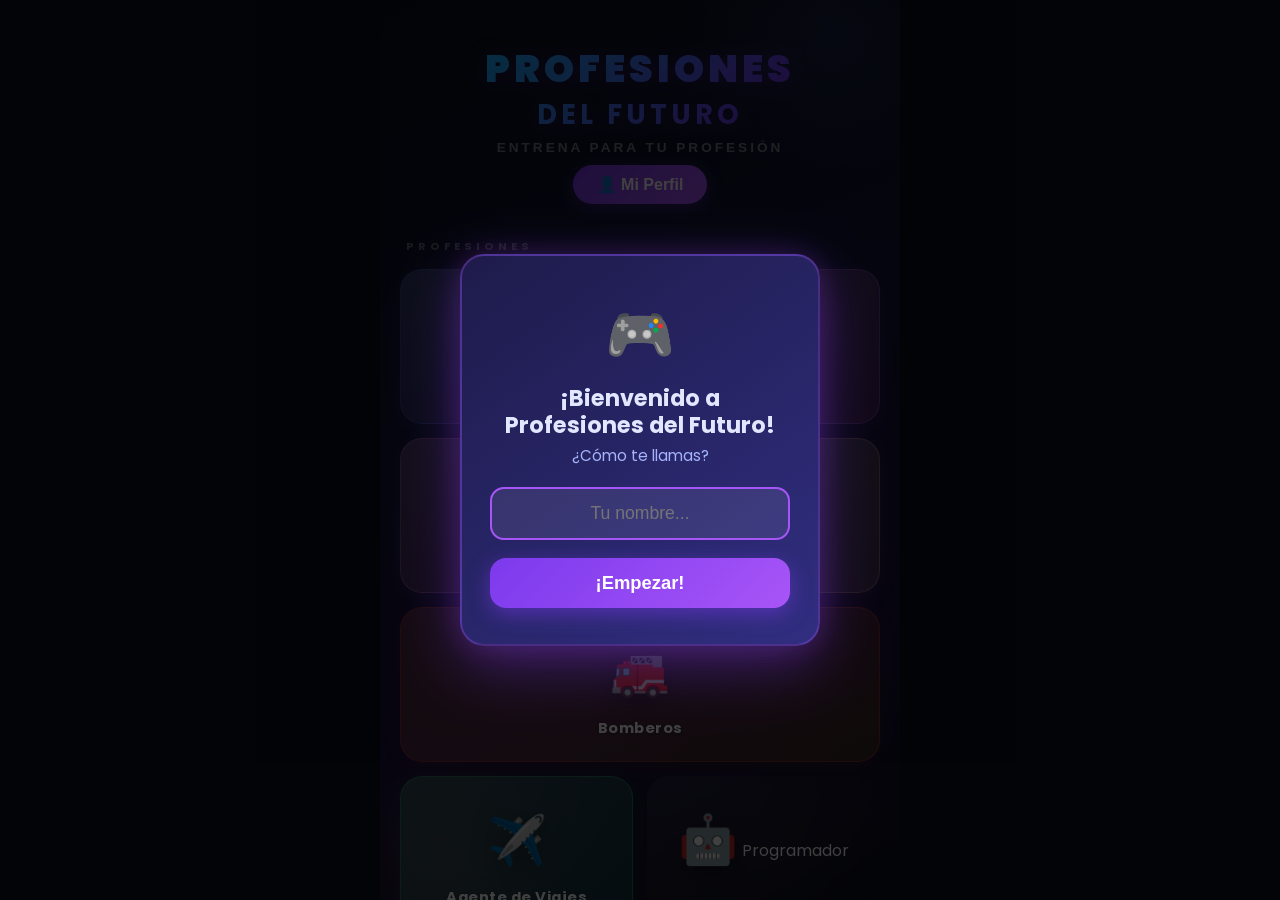
==== commit c282f2d1: "Persistencia, perfil, acentos y responsive móvil - localStorage: modal bienvenida, puntuaciones pers" ====
--- a/index.html
+++ b/index.html
@@ -11,8 +11,24 @@
         <!-- Pantalla de inicio -->
         <div id="screen-home" class="screen active">
             <div class="home-header">
+                <div id="home-player-info" style="display:none; text-align:center; margin-bottom:8px;">
+                    <span id="player-greeting" style="font-size:1.1em; color:#e0e0e0;"></span>
+                </div>
                 <h1 class="app-title">PROFESIONES<br><span>DEL FUTURO</span></h1>
-                <p class="app-subtitle">Entrena para tu profesion</p>
+                <p class="app-subtitle">Entrena para tu profesión</p>
+                <button id="btn-perfil" onclick="showPerfil()" style="
+                    margin-top: 10px;
+                    padding: 10px 24px;
+                    border: none;
+                    border-radius: 25px;
+                    background: linear-gradient(135deg, #7c3aed, #a855f7);
+                    color: white;
+                    font-size: 1em;
+                    font-weight: bold;
+                    cursor: pointer;
+                    box-shadow: 0 4px 15px rgba(124,58,237,0.4);
+                    transition: transform 0.2s, box-shadow 0.2s;
+                ">👤 Mi Perfil</button>
             </div>
             <div class="menu-sections">
                 <h2 class="section-label">PROFESIONES</h2>
@@ -27,7 +43,7 @@
                     </div>
                     <div class="card card-medico" onclick="navigateTo('medico')">
                         <div class="card-icon">🩺</div>
-                        <div class="card-name">Medico</div>
+                        <div class="card-name">Médico</div>
                     </div>
                     <div class="card card-cocina" onclick="navigateTo('cocina')">
                         <div class="card-icon">👨‍🍳</div>
@@ -58,7 +74,7 @@
                     </div>
                     <div class="card card-musica" onclick="navigateTo('musica')">
                         <div class="card-icon">🎵</div>
-                        <div class="card-name">Musica</div>
+                        <div class="card-name">Música</div>
                     </div>
                     <div class="card card-pintura" onclick="navigateTo('pintura')">
                         <div class="card-icon">🎨</div>
@@ -101,6 +117,11 @@
             </div>
             <div id="game-controls"></div>
         </div>
+
+        <!-- Pantalla de perfil -->
+        <div id="screen-perfil" class="screen" style="display:none">
+            <div id="perfil-content"></div>
+        </div>
     </div>
 
     <script src="js/app.js"></script>
@@ -113,6 +134,5 @@
     <script src="js/pintura.js"></script>
     <script src="js/universidad.js"></script>
     <script src="js/programador.js"></script>
-    <script src="js/programador.js"></script>
 </body>
 </html>
--- a/css/style.css
+++ b/css/style.css
@@ -1006,3 +1006,478 @@
     flex-direction: column;
     gap: 10px;
 }
+
+/* ========================================
+   MOBILE RESPONSIVE - 320px to 428px
+   ======================================== */
+
+@media screen and (max-width: 428px) {
+
+    /* --- Base adjustments --- */
+    body {
+        overflow-x: hidden;
+    }
+
+    #app {
+        max-width: 100%;
+        overflow-x: hidden;
+    }
+
+    /* --- Home Screen --- */
+    #screen-home {
+        padding: 14px;
+        padding-bottom: 40px;
+    }
+
+    .home-header {
+        padding: 16px 0 4px;
+    }
+
+    /* Header title: prevent overflow on small screens */
+    .app-title {
+        font-size: 1.6rem;
+        letter-spacing: 2px;
+        word-break: break-word;
+        overflow-wrap: break-word;
+    }
+    .app-title span {
+        font-size: 1.2rem;
+    }
+
+    .app-subtitle {
+        font-size: 0.72rem;
+        letter-spacing: 2px;
+        margin-top: 6px;
+    }
+
+    .section-label {
+        font-size: 0.62rem;
+        letter-spacing: 3px;
+        margin: 20px 0 10px;
+    }
+
+    /* --- Cards grid: 2 columns with proper gaps --- */
+    .cards-grid {
+        grid-template-columns: repeat(2, 1fr);
+        gap: 10px;
+    }
+
+    .card {
+        border-radius: 16px;
+        padding: 18px 10px 16px;
+        /* Ensure minimum 44px touch target */
+        min-height: 44px;
+    }
+
+    .card-icon {
+        font-size: 2.2rem;
+        margin-bottom: 6px;
+    }
+
+    .card-name {
+        font-size: 0.78rem;
+        line-height: 1.2;
+    }
+
+    /* 5th card still spans full */
+    .cards-grid .card:nth-child(5) {
+        grid-column: 1 / -1;
+    }
+
+    /* --- Difficulty Selector: no horizontal overflow --- */
+    .difficulty-selector {
+        flex-wrap: wrap;
+        gap: 6px;
+        padding: 10px;
+    }
+    .diff-label {
+        width: 100%;
+        text-align: center;
+        margin-right: 0;
+        margin-bottom: 2px;
+        font-size: 11px;
+    }
+    .diff-btn {
+        padding: 8px 14px;
+        font-size: 11px;
+        /* 44px minimum touch target */
+        min-height: 44px;
+        display: flex;
+        align-items: center;
+        justify-content: center;
+    }
+
+    /* --- Subtypes Screen --- */
+    #screen-subtypes {
+        padding: 14px;
+    }
+
+    .screen-header {
+        gap: 10px;
+        margin-bottom: 16px;
+    }
+    .screen-header h2 {
+        font-size: 1.1rem;
+    }
+
+    .btn-back {
+        padding: 10px 16px;
+        font-size: 0.78rem;
+        /* 44px touch target */
+        min-height: 44px;
+        min-width: 44px;
+        display: flex;
+        align-items: center;
+        justify-content: center;
+    }
+
+    /* Subtype list items: proper padding for touch */
+    .subtype-card {
+        padding: 16px;
+        border-radius: 14px;
+        /* 44px minimum touch height */
+        min-height: 44px;
+    }
+    .subtype-card h3 {
+        font-size: 0.95rem;
+    }
+    .subtype-card p {
+        font-size: 0.73rem;
+    }
+    .subtype-card .subtype-icon {
+        font-size: 1.5rem;
+        margin-bottom: 6px;
+    }
+
+    /* --- Game Screen --- */
+    .game-header {
+        padding: 8px 10px;
+        gap: 8px;
+    }
+    .game-header h2 {
+        font-size: 0.82rem;
+    }
+    .game-score {
+        padding: 5px 12px;
+        font-size: 0.72rem;
+    }
+
+    /* Canvas container fills available space */
+    #game-container {
+        flex: 1;
+        min-height: 0;
+        width: 100%;
+    }
+    #game-canvas {
+        width: 100%;
+        height: 100%;
+    }
+
+    /* Game controls: scrollable if overflows */
+    #game-controls {
+        padding: 8px 10px;
+        gap: 6px;
+        max-height: 40vh;
+        overflow-y: auto;
+        overflow-x: hidden;
+        -webkit-overflow-scrolling: touch;
+    }
+
+    .control-btn {
+        padding: 10px 14px;
+        font-size: 0.78rem;
+        border-radius: 12px;
+        /* 44px touch target */
+        min-height: 44px;
+        min-width: 44px;
+        display: flex;
+        align-items: center;
+        justify-content: center;
+    }
+
+    /* --- Game grid cells --- */
+    .game-grid {
+        gap: 3px;
+        padding: 6px;
+    }
+    .grid-cell {
+        border-radius: 8px;
+        font-size: 1.4rem;
+        /* touch target */
+        min-width: 44px;
+        min-height: 44px;
+    }
+
+    /* --- Toolbar --- */
+    .toolbar {
+        padding: 6px 8px;
+        gap: 5px;
+    }
+    .tool-item {
+        padding: 8px 10px;
+        min-width: 60px;
+        min-height: 44px;
+        border-radius: 12px;
+    }
+    .tool-item .tool-icon {
+        font-size: 1.3rem;
+    }
+    .tool-item .tool-label {
+        font-size: 0.55rem;
+    }
+
+    /* --- Info panel / modal: properly sized for mobile --- */
+    .info-panel {
+        padding: 16px;
+        border-radius: 18px 18px 0 0;
+        max-height: 70vh;
+    }
+    .info-panel h3 {
+        font-size: 1rem;
+    }
+    .info-panel p {
+        font-size: 0.8rem;
+    }
+
+    /* --- Result overlay (modal) --- */
+    .result-overlay {
+        padding: 20px 16px;
+    }
+    .result-overlay h2 {
+        font-size: 1.4rem;
+    }
+    .result-overlay .result-score {
+        font-size: 2.4rem;
+    }
+    .result-overlay .result-msg {
+        font-size: 0.82rem;
+    }
+
+    .btn-primary {
+        padding: 14px 32px;
+        font-size: 0.9rem;
+        border-radius: 16px;
+        /* 44px touch target */
+        min-height: 48px;
+        width: 100%;
+        max-width: 280px;
+    }
+
+    /* --- Country cards (travel agent) --- */
+    .country-cards {
+        padding: 8px;
+        gap: 10px;
+    }
+    .country-card {
+        padding: 14px;
+        border-radius: 14px;
+        min-height: 44px;
+    }
+    .country-card .country-flag {
+        font-size: 2rem;
+    }
+    .country-card h3 {
+        font-size: 0.9rem;
+    }
+    .country-card p {
+        font-size: 0.7rem;
+    }
+
+    /* --- Eval section --- */
+    .eval-section {
+        padding: 12px;
+    }
+    .eval-item {
+        padding: 12px;
+        border-radius: 12px;
+    }
+    .eval-item .label {
+        font-size: 0.65rem;
+    }
+    .eval-item .value {
+        font-size: 0.85rem;
+    }
+
+    /* --- Sport grid --- */
+    .sport-grid {
+        grid-template-columns: repeat(2, 1fr);
+        gap: 8px;
+        padding: 8px;
+    }
+    .sport-item {
+        padding: 14px 6px;
+        border-radius: 14px;
+        /* 44px touch target */
+        min-height: 44px;
+    }
+    .sport-item .sport-icon {
+        font-size: 1.6rem;
+    }
+    .sport-item .sport-name {
+        font-size: 0.65rem;
+    }
+
+    /* --- Drum pads --- */
+    .drum-grid {
+        gap: 10px;
+        padding: 12px;
+    }
+    .drum-pad {
+        font-size: 0.7rem;
+        min-width: 44px;
+        min-height: 44px;
+    }
+    .drum-pad .pad-label {
+        font-size: 0.58rem;
+    }
+
+    /* --- Driving game --- */
+    .gear-display {
+        gap: 14px;
+        padding: 14px;
+    }
+    .speedometer {
+        width: 150px;
+        height: 150px;
+        border-width: 3px;
+    }
+    .speed-value {
+        font-size: 2.2rem;
+    }
+    .speed-unit {
+        font-size: 0.7rem;
+    }
+    .gear-indicator {
+        font-size: 1rem;
+    }
+    .gear-shifter {
+        gap: 6px;
+        max-width: 200px;
+    }
+    .gear-btn {
+        width: 50px;
+        height: 50px;
+        border-radius: 14px;
+        font-size: 1rem;
+    }
+    .pedals {
+        gap: 10px;
+    }
+    .pedal {
+        width: 80px;
+        height: 60px;
+        border-radius: 14px;
+        font-size: 0.72rem;
+        /* 44px touch target */
+        min-height: 44px;
+        min-width: 44px;
+    }
+
+    /* --- Recipe --- */
+    .recipe-area {
+        padding: 8px;
+        gap: 8px;
+    }
+    .recipe-step {
+        padding: 12px;
+        gap: 10px;
+        border-radius: 12px;
+    }
+    .recipe-step .step-text {
+        font-size: 0.78rem;
+    }
+
+    /* --- Ingredients shelf --- */
+    .ingredients-shelf {
+        padding: 6px 8px;
+        gap: 6px;
+    }
+    .ingredient-item {
+        padding: 8px 10px;
+        min-width: 58px;
+        min-height: 44px;
+        border-radius: 12px;
+    }
+    .ingredient-item .ing-icon {
+        font-size: 1.3rem;
+    }
+    .ingredient-item .ing-name {
+        font-size: 0.5rem;
+    }
+
+    /* --- Stars --- */
+    .stars {
+        font-size: 1.2rem;
+    }
+}
+
+/* Extra-small screens (320px) */
+@media screen and (max-width: 350px) {
+
+    .app-title {
+        font-size: 1.35rem;
+        letter-spacing: 1px;
+    }
+    .app-title span {
+        font-size: 1.05rem;
+    }
+
+    .app-subtitle {
+        font-size: 0.65rem;
+        letter-spacing: 1.5px;
+    }
+
+    .cards-grid {
+        gap: 8px;
+    }
+
+    .card {
+        padding: 14px 8px 12px;
+        border-radius: 14px;
+    }
+    .card-icon {
+        font-size: 1.9rem;
+        margin-bottom: 4px;
+    }
+    .card-name {
+        font-size: 0.7rem;
+    }
+
+    .diff-btn {
+        padding: 8px 10px;
+        font-size: 10px;
+    }
+
+    .screen-header h2 {
+        font-size: 0.95rem;
+    }
+
+    .sport-grid {
+        grid-template-columns: repeat(2, 1fr);
+    }
+
+    .speedometer {
+        width: 120px;
+        height: 120px;
+    }
+    .speed-value {
+        font-size: 1.8rem;
+    }
+    .gear-btn {
+        width: 44px;
+        height: 44px;
+        font-size: 0.9rem;
+    }
+    .pedal {
+        width: 65px;
+        height: 50px;
+        font-size: 0.65rem;
+    }
+
+    .result-overlay h2 {
+        font-size: 1.2rem;
+    }
+    .result-overlay .result-score {
+        font-size: 2rem;
+    }
+}
